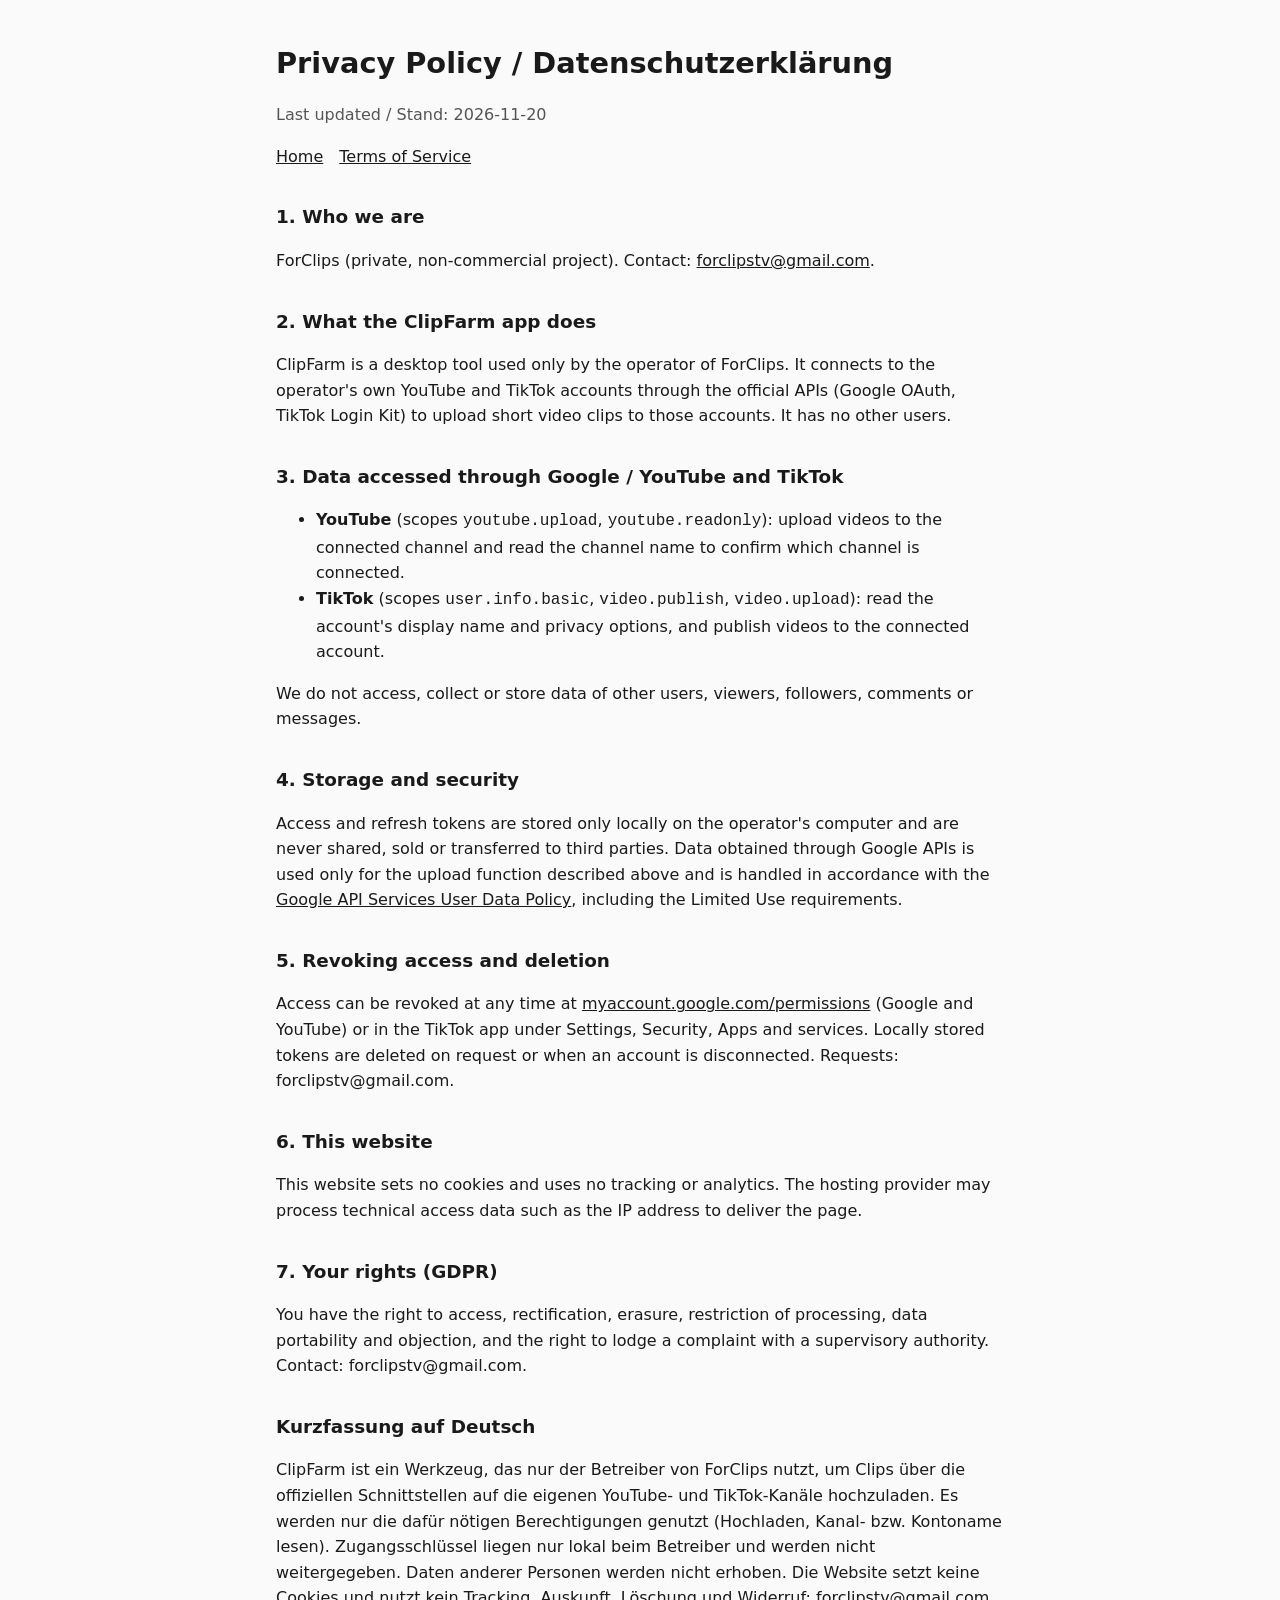
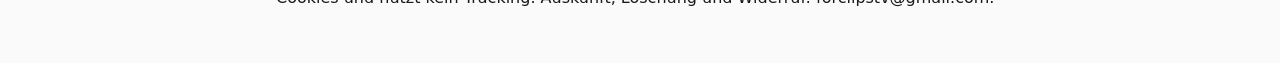
==== privacy.html @ 97af8de0 "ForClips-Website: Startseite, Datenschutz, Nutzungsbedingungen Co-Authored-By: Claude Opus 5.5 <nore" ====
<!doctype html>
<html lang="de">
<head>
<meta charset="utf-8">
<meta name="viewport" content="width=device-width,initial-scale=1">
<title>Privacy Policy</title>
<link rel="stylesheet" href="style.css">
</head>
<body>
<main>
<h1>Privacy Policy / Datenschutzerklärung</h1>
<p class="muted">Last updated / Stand: 2026-11-20</p>
<nav><a href="index.html">Home</a><a href="terms.html">Terms of Service</a></nav>

<h2>1. Who we are</h2>
<p>ForClips (private, non-commercial project). Contact: <a href="mailto:forclipstv@gmail.com">forclipstv@gmail.com</a>.</p>

<h2>2. What the ClipFarm app does</h2>
<p>ClipFarm is a desktop tool used only by the operator of ForClips. It connects to the operator's own YouTube and TikTok accounts through the official APIs (Google OAuth, TikTok Login Kit) to upload short video clips to those accounts. It has no other users.</p>

<h2>3. Data accessed through Google / YouTube and TikTok</h2>
<ul>
<li><strong>YouTube</strong> (scopes <code>youtube.upload</code>, <code>youtube.readonly</code>): upload videos to the connected channel and read the channel name to confirm which channel is connected.</li>
<li><strong>TikTok</strong> (scopes <code>user.info.basic</code>, <code>video.publish</code>, <code>video.upload</code>): read the account's display name and privacy options, and publish videos to the connected account.</li>
</ul>
<p>We do not access, collect or store data of other users, viewers, followers, comments or messages.</p>

<h2>4. Storage and security</h2>
<p>Access and refresh tokens are stored only locally on the operator's computer and are never shared, sold or transferred to third parties. Data obtained through Google APIs is used only for the upload function described above and is handled in accordance with the <a href="https://developers.google.com/terms/api-services-user-data-policy">Google API Services User Data Policy</a>, including the Limited Use requirements.</p>

<h2>5. Revoking access and deletion</h2>
<p>Access can be revoked at any time at <a href="https://myaccount.google.com/permissions">myaccount.google.com/permissions</a> (Google and YouTube) or in the TikTok app under Settings, Security, Apps and services. Locally stored tokens are deleted on request or when an account is disconnected. Requests: forclipstv@gmail.com.</p>

<h2>6. This website</h2>
<p>This website sets no cookies and uses no tracking or analytics. The hosting provider may process technical access data such as the IP address to deliver the page.</p>

<h2>7. Your rights (GDPR)</h2>
<p>You have the right to access, rectification, erasure, restriction of processing, data portability and objection, and the right to lodge a complaint with a supervisory authority. Contact: forclipstv@gmail.com.</p>

<h2>Kurzfassung auf Deutsch</h2>
<p>ClipFarm ist ein Werkzeug, das nur der Betreiber von ForClips nutzt, um Clips über die offiziellen Schnittstellen auf die eigenen YouTube- und TikTok-Kanäle hochzuladen. Es werden nur die dafür nötigen Berechtigungen genutzt (Hochladen, Kanal- bzw. Kontoname lesen). Zugangsschlüssel liegen nur lokal beim Betreiber und werden nicht weitergegeben. Daten anderer Personen werden nicht erhoben. Die Website setzt keine Cookies und nutzt kein Tracking. Auskunft, Löschung und Widerruf: forclipstv@gmail.com.</p>
</main>
</body>
</html>
---- style.css ----
:root{--bg:#fafafa;--fg:#1a1a1a;--muted:#555;--card:#fff;--line:#e3e3e3}
@media (prefers-color-scheme:dark){:root{--bg:#141414;--fg:#eee;--muted:#aaa;--card:#1e1e1e;--line:#333}}
*{box-sizing:border-box}
body{margin:0;background:var(--bg);color:var(--fg);font:16px/1.6 system-ui,-apple-system,"Segoe UI",Roboto,sans-serif}
main{max-width:760px;margin:0 auto;padding:40px 16px}
h1{font-size:1.8rem;margin:0 0 .3em}
h2{font-size:1.15rem;margin:1.8em 0 .4em}
.muted{color:var(--muted)}
nav{display:flex;gap:16px;flex-wrap:wrap;margin:8px 0 28px}
a{color:inherit}
.card{background:var(--card);border:1px solid var(--line);border-radius:14px;padding:18px 20px;margin:16px 0}
footer{margin-top:48px;font-size:.9rem;color:var(--muted)}
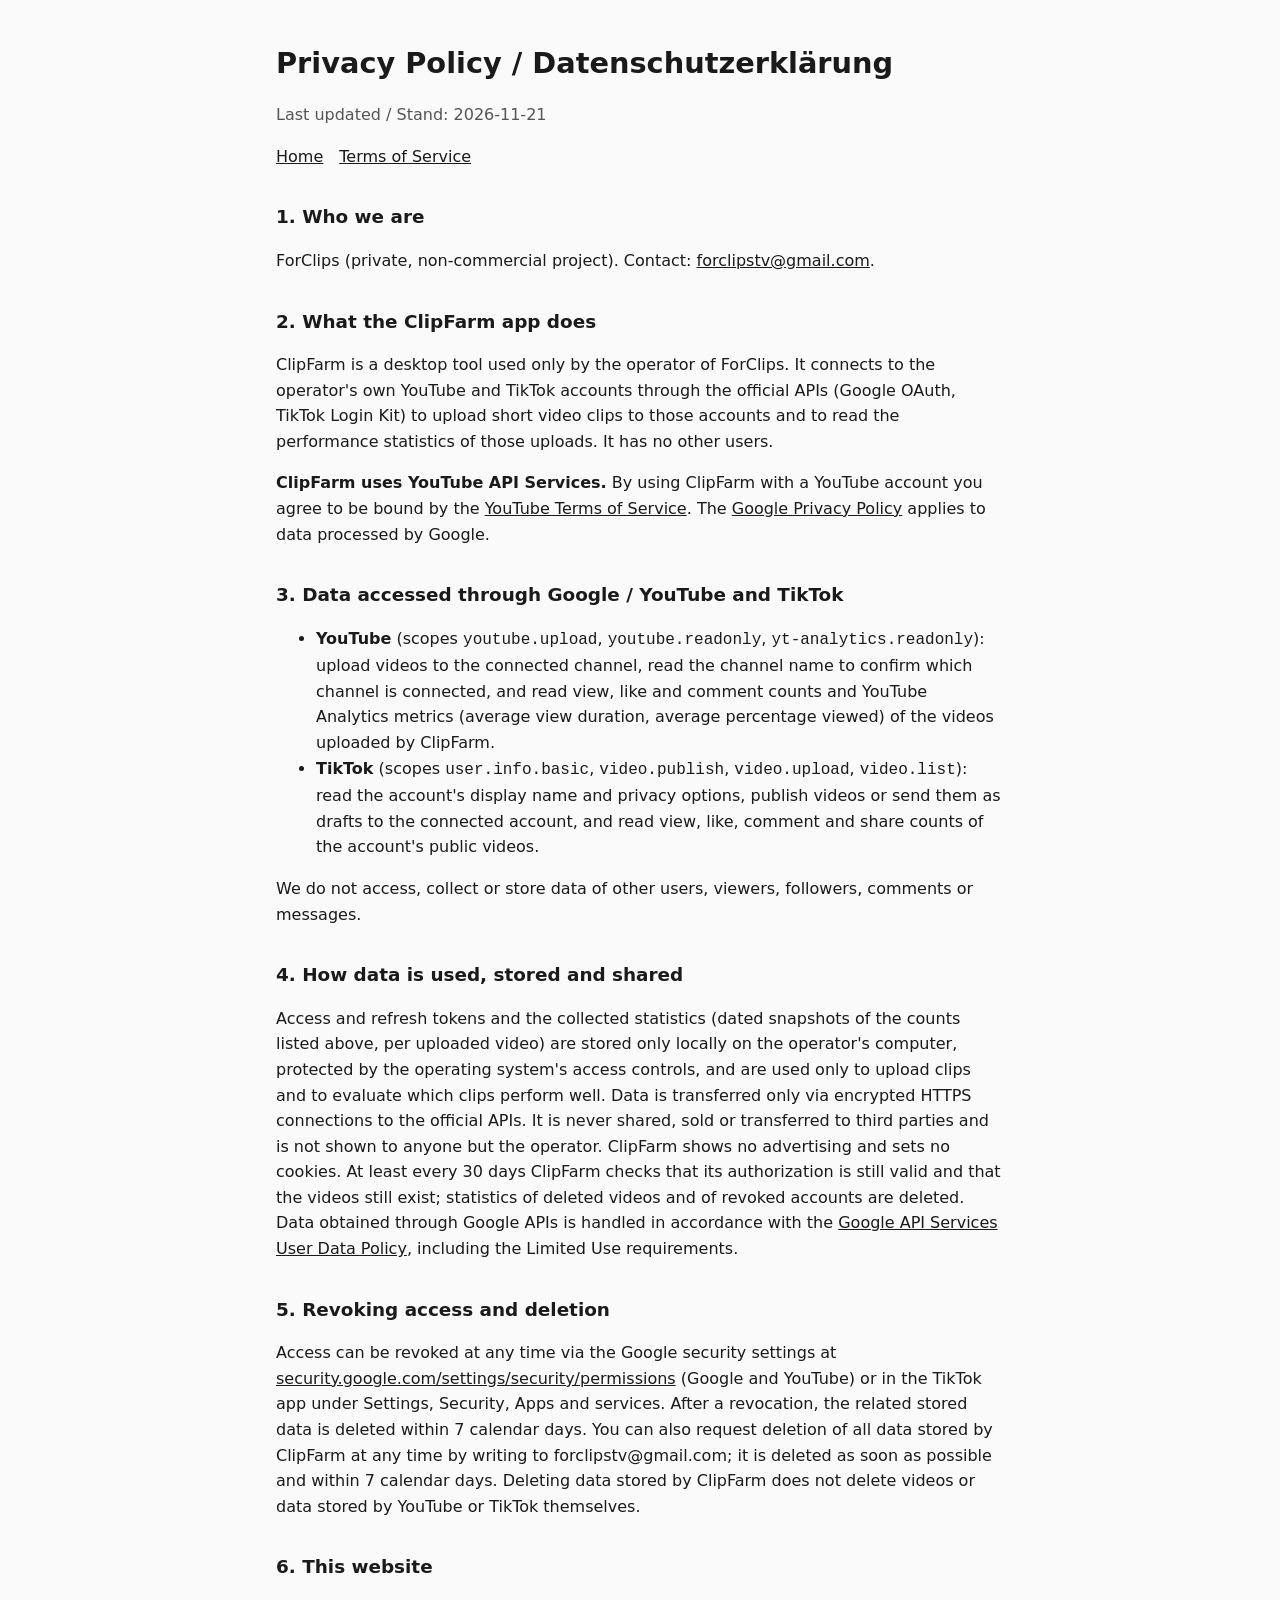
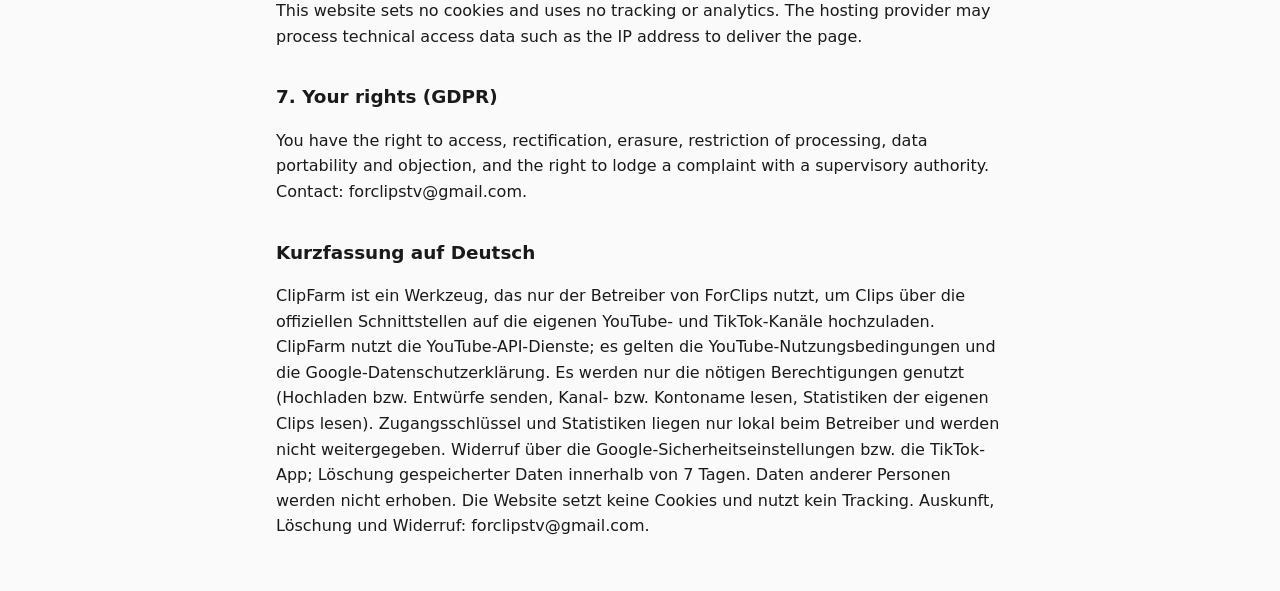
==== commit 1894822c: "Datenschutz/AGB: YouTube-API-Pflichtangaben, Statistik, LoeschfristennCo-Authored-By: Claude Opus 5." ====
--- a/privacy.html
+++ b/privacy.html
@@ -9,27 +9,28 @@
 <body>
 <main>
 <h1>Privacy Policy / Datenschutzerklärung</h1>
-<p class="muted">Last updated / Stand: 2026-11-20</p>
+<p class="muted">Last updated / Stand: 2026-11-21</p>
 <nav><a href="index.html">Home</a><a href="terms.html">Terms of Service</a></nav>
 
 <h2>1. Who we are</h2>
 <p>ForClips (private, non-commercial project). Contact: <a href="mailto:forclipstv@gmail.com">forclipstv@gmail.com</a>.</p>
 
 <h2>2. What the ClipFarm app does</h2>
-<p>ClipFarm is a desktop tool used only by the operator of ForClips. It connects to the operator's own YouTube and TikTok accounts through the official APIs (Google OAuth, TikTok Login Kit) to upload short video clips to those accounts. It has no other users.</p>
+<p>ClipFarm is a desktop tool used only by the operator of ForClips. It connects to the operator's own YouTube and TikTok accounts through the official APIs (Google OAuth, TikTok Login Kit) to upload short video clips to those accounts and to read the performance statistics of those uploads. It has no other users.</p>
+<p><strong>ClipFarm uses YouTube API Services.</strong> By using ClipFarm with a YouTube account you agree to be bound by the <a href="https://www.youtube.com/t/terms">YouTube Terms of Service</a>. The <a href="http://www.google.com/policies/privacy">Google Privacy Policy</a> applies to data processed by Google.</p>
 
 <h2>3. Data accessed through Google / YouTube and TikTok</h2>
 <ul>
-<li><strong>YouTube</strong> (scopes <code>youtube.upload</code>, <code>youtube.readonly</code>): upload videos to the connected channel and read the channel name to confirm which channel is connected.</li>
-<li><strong>TikTok</strong> (scopes <code>user.info.basic</code>, <code>video.publish</code>, <code>video.upload</code>): read the account's display name and privacy options, and publish videos to the connected account.</li>
+<li><strong>YouTube</strong> (scopes <code>youtube.upload</code>, <code>youtube.readonly</code>, <code>yt-analytics.readonly</code>): upload videos to the connected channel, read the channel name to confirm which channel is connected, and read view, like and comment counts and YouTube Analytics metrics (average view duration, average percentage viewed) of the videos uploaded by ClipFarm.</li>
+<li><strong>TikTok</strong> (scopes <code>user.info.basic</code>, <code>video.publish</code>, <code>video.upload</code>, <code>video.list</code>): read the account's display name and privacy options, publish videos or send them as drafts to the connected account, and read view, like, comment and share counts of the account's public videos.</li>
 </ul>
 <p>We do not access, collect or store data of other users, viewers, followers, comments or messages.</p>
 
-<h2>4. Storage and security</h2>
-<p>Access and refresh tokens are stored only locally on the operator's computer and are never shared, sold or transferred to third parties. Data obtained through Google APIs is used only for the upload function described above and is handled in accordance with the <a href="https://developers.google.com/terms/api-services-user-data-policy">Google API Services User Data Policy</a>, including the Limited Use requirements.</p>
+<h2>4. How data is used, stored and shared</h2>
+<p>Access and refresh tokens and the collected statistics (dated snapshots of the counts listed above, per uploaded video) are stored only locally on the operator's computer, protected by the operating system's access controls, and are used only to upload clips and to evaluate which clips perform well. Data is transferred only via encrypted HTTPS connections to the official APIs. It is never shared, sold or transferred to third parties and is not shown to anyone but the operator. ClipFarm shows no advertising and sets no cookies. At least every 30 days ClipFarm checks that its authorization is still valid and that the videos still exist; statistics of deleted videos and of revoked accounts are deleted. Data obtained through Google APIs is handled in accordance with the <a href="https://developers.google.com/terms/api-services-user-data-policy">Google API Services User Data Policy</a>, including the Limited Use requirements.</p>
 
 <h2>5. Revoking access and deletion</h2>
-<p>Access can be revoked at any time at <a href="https://myaccount.google.com/permissions">myaccount.google.com/permissions</a> (Google and YouTube) or in the TikTok app under Settings, Security, Apps and services. Locally stored tokens are deleted on request or when an account is disconnected. Requests: forclipstv@gmail.com.</p>
+<p>Access can be revoked at any time via the Google security settings at <a href="https://security.google.com/settings/security/permissions">security.google.com/settings/security/permissions</a> (Google and YouTube) or in the TikTok app under Settings, Security, Apps and services. After a revocation, the related stored data is deleted within 7 calendar days. You can also request deletion of all data stored by ClipFarm at any time by writing to forclipstv@gmail.com; it is deleted as soon as possible and within 7 calendar days. Deleting data stored by ClipFarm does not delete videos or data stored by YouTube or TikTok themselves.</p>
 
 <h2>6. This website</h2>
 <p>This website sets no cookies and uses no tracking or analytics. The hosting provider may process technical access data such as the IP address to deliver the page.</p>
@@ -38,7 +39,7 @@
 <p>You have the right to access, rectification, erasure, restriction of processing, data portability and objection, and the right to lodge a complaint with a supervisory authority. Contact: forclipstv@gmail.com.</p>
 
 <h2>Kurzfassung auf Deutsch</h2>
-<p>ClipFarm ist ein Werkzeug, das nur der Betreiber von ForClips nutzt, um Clips über die offiziellen Schnittstellen auf die eigenen YouTube- und TikTok-Kanäle hochzuladen. Es werden nur die dafür nötigen Berechtigungen genutzt (Hochladen, Kanal- bzw. Kontoname lesen). Zugangsschlüssel liegen nur lokal beim Betreiber und werden nicht weitergegeben. Daten anderer Personen werden nicht erhoben. Die Website setzt keine Cookies und nutzt kein Tracking. Auskunft, Löschung und Widerruf: forclipstv@gmail.com.</p>
+<p>ClipFarm ist ein Werkzeug, das nur der Betreiber von ForClips nutzt, um Clips über die offiziellen Schnittstellen auf die eigenen YouTube- und TikTok-Kanäle hochzuladen. ClipFarm nutzt die YouTube-API-Dienste; es gelten die YouTube-Nutzungsbedingungen und die Google-Datenschutzerklärung. Es werden nur die nötigen Berechtigungen genutzt (Hochladen bzw. Entwürfe senden, Kanal- bzw. Kontoname lesen, Statistiken der eigenen Clips lesen). Zugangsschlüssel und Statistiken liegen nur lokal beim Betreiber und werden nicht weitergegeben. Widerruf über die Google-Sicherheitseinstellungen bzw. die TikTok-App; Löschung gespeicherter Daten innerhalb von 7 Tagen. Daten anderer Personen werden nicht erhoben. Die Website setzt keine Cookies und nutzt kein Tracking. Auskunft, Löschung und Widerruf: forclipstv@gmail.com.</p>
 </main>
 </body>
 </html>
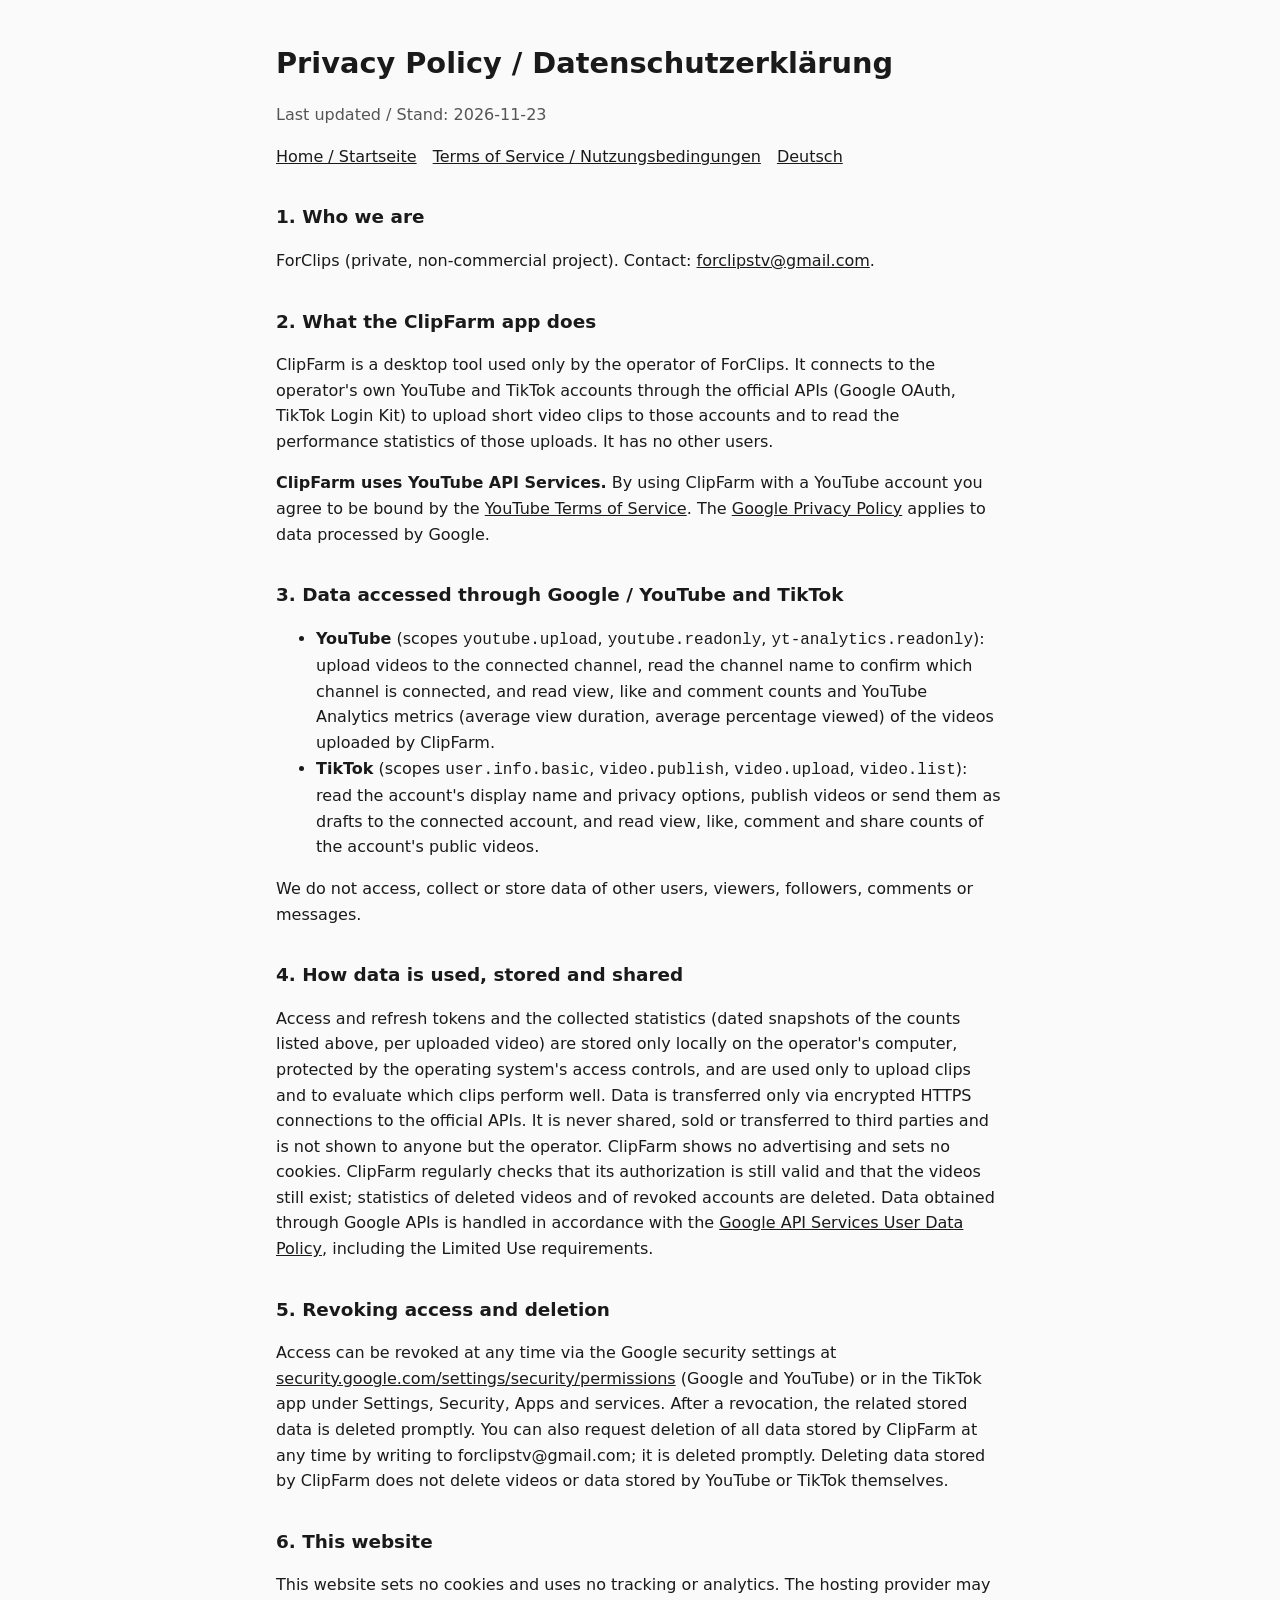
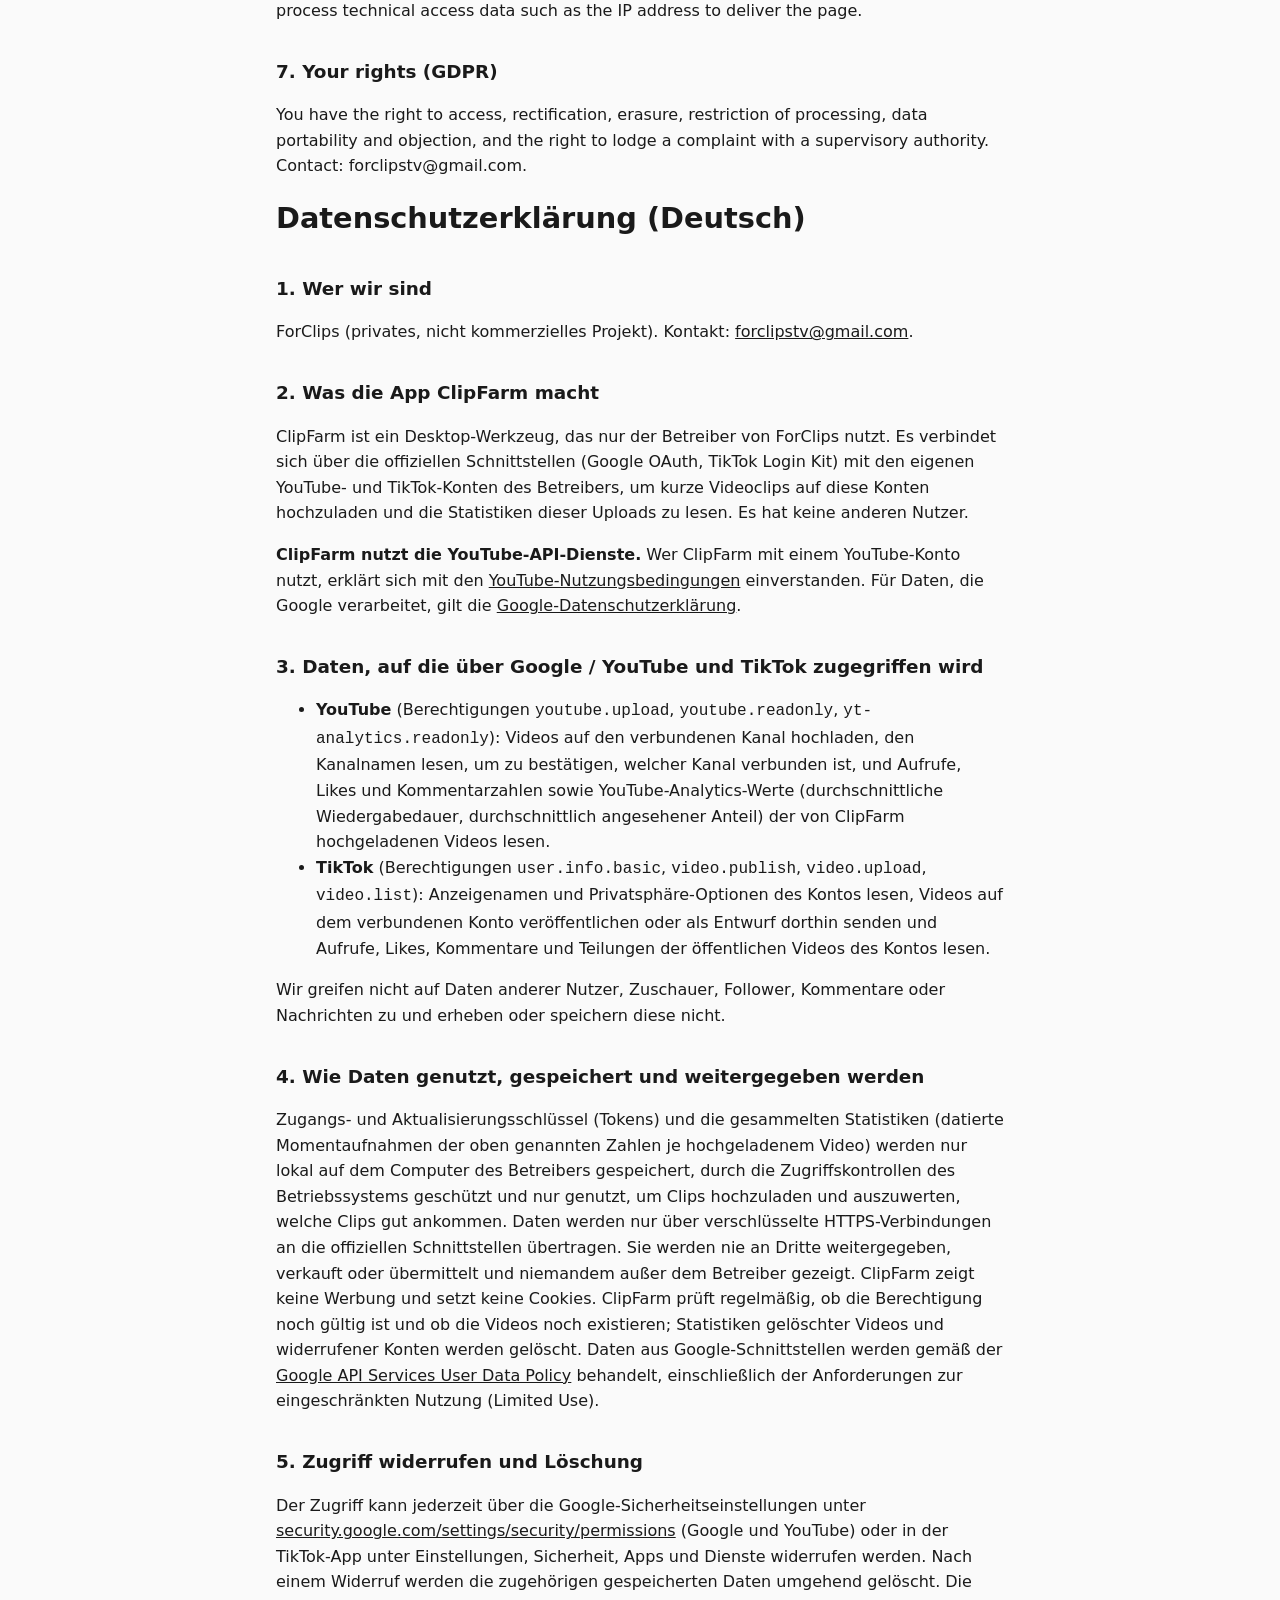
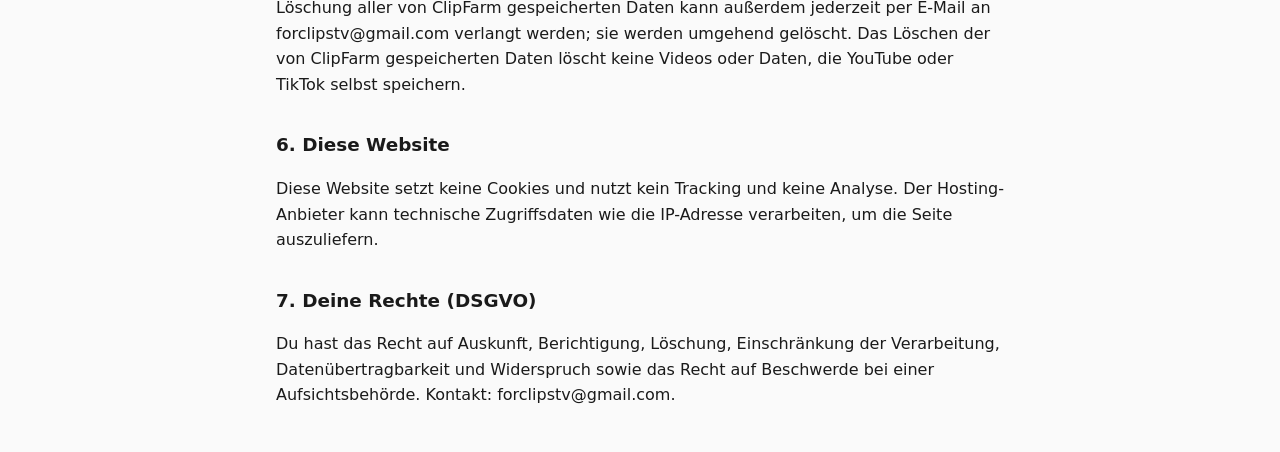
==== commit 98b9ed91: "Website: Englisch und Deutsch vollstaendig uebersetzt, keine konkreten Fristen Co-Authored-By: Claud" ====
--- a/privacy.html
+++ b/privacy.html
@@ -9,9 +9,10 @@
 <body>
 <main>
 <h1>Privacy Policy / Datenschutzerklärung</h1>
-<p class="muted">Last updated / Stand: 2026-11-21</p>
-<nav><a href="index.html">Home</a><a href="terms.html">Terms of Service</a></nav>
+<p class="muted">Last updated / Stand: 2026-11-23</p>
+<nav><a href="index.html">Home / Startseite</a><a href="terms.html">Terms of Service / Nutzungsbedingungen</a><a href="#de">Deutsch</a></nav>
 
+<section lang="en">
 <h2>1. Who we are</h2>
 <p>ForClips (private, non-commercial project). Contact: <a href="mailto:forclipstv@gmail.com">forclipstv@gmail.com</a>.</p>
 
@@ -27,19 +28,47 @@
 <p>We do not access, collect or store data of other users, viewers, followers, comments or messages.</p>
 
 <h2>4. How data is used, stored and shared</h2>
-<p>Access and refresh tokens and the collected statistics (dated snapshots of the counts listed above, per uploaded video) are stored only locally on the operator's computer, protected by the operating system's access controls, and are used only to upload clips and to evaluate which clips perform well. Data is transferred only via encrypted HTTPS connections to the official APIs. It is never shared, sold or transferred to third parties and is not shown to anyone but the operator. ClipFarm shows no advertising and sets no cookies. At least every 30 days ClipFarm checks that its authorization is still valid and that the videos still exist; statistics of deleted videos and of revoked accounts are deleted. Data obtained through Google APIs is handled in accordance with the <a href="https://developers.google.com/terms/api-services-user-data-policy">Google API Services User Data Policy</a>, including the Limited Use requirements.</p>
+<p>Access and refresh tokens and the collected statistics (dated snapshots of the counts listed above, per uploaded video) are stored only locally on the operator's computer, protected by the operating system's access controls, and are used only to upload clips and to evaluate which clips perform well. Data is transferred only via encrypted HTTPS connections to the official APIs. It is never shared, sold or transferred to third parties and is not shown to anyone but the operator. ClipFarm shows no advertising and sets no cookies. ClipFarm regularly checks that its authorization is still valid and that the videos still exist; statistics of deleted videos and of revoked accounts are deleted. Data obtained through Google APIs is handled in accordance with the <a href="https://developers.google.com/terms/api-services-user-data-policy">Google API Services User Data Policy</a>, including the Limited Use requirements.</p>
 
 <h2>5. Revoking access and deletion</h2>
-<p>Access can be revoked at any time via the Google security settings at <a href="https://security.google.com/settings/security/permissions">security.google.com/settings/security/permissions</a> (Google and YouTube) or in the TikTok app under Settings, Security, Apps and services. After a revocation, the related stored data is deleted within 7 calendar days. You can also request deletion of all data stored by ClipFarm at any time by writing to forclipstv@gmail.com; it is deleted as soon as possible and within 7 calendar days. Deleting data stored by ClipFarm does not delete videos or data stored by YouTube or TikTok themselves.</p>
+<p>Access can be revoked at any time via the Google security settings at <a href="https://security.google.com/settings/security/permissions">security.google.com/settings/security/permissions</a> (Google and YouTube) or in the TikTok app under Settings, Security, Apps and services. After a revocation, the related stored data is deleted promptly. You can also request deletion of all data stored by ClipFarm at any time by writing to forclipstv@gmail.com; it is deleted promptly. Deleting data stored by ClipFarm does not delete videos or data stored by YouTube or TikTok themselves.</p>
 
 <h2>6. This website</h2>
 <p>This website sets no cookies and uses no tracking or analytics. The hosting provider may process technical access data such as the IP address to deliver the page.</p>
 
 <h2>7. Your rights (GDPR)</h2>
 <p>You have the right to access, rectification, erasure, restriction of processing, data portability and objection, and the right to lodge a complaint with a supervisory authority. Contact: forclipstv@gmail.com.</p>
+</section>
 
-<h2>Kurzfassung auf Deutsch</h2>
-<p>ClipFarm ist ein Werkzeug, das nur der Betreiber von ForClips nutzt, um Clips über die offiziellen Schnittstellen auf die eigenen YouTube- und TikTok-Kanäle hochzuladen. ClipFarm nutzt die YouTube-API-Dienste; es gelten die YouTube-Nutzungsbedingungen und die Google-Datenschutzerklärung. Es werden nur die nötigen Berechtigungen genutzt (Hochladen bzw. Entwürfe senden, Kanal- bzw. Kontoname lesen, Statistiken der eigenen Clips lesen). Zugangsschlüssel und Statistiken liegen nur lokal beim Betreiber und werden nicht weitergegeben. Widerruf über die Google-Sicherheitseinstellungen bzw. die TikTok-App; Löschung gespeicherter Daten innerhalb von 7 Tagen. Daten anderer Personen werden nicht erhoben. Die Website setzt keine Cookies und nutzt kein Tracking. Auskunft, Löschung und Widerruf: forclipstv@gmail.com.</p>
+<section lang="de" id="de">
+<h1>Datenschutzerklärung (Deutsch)</h1>
+
+<h2>1. Wer wir sind</h2>
+<p>ForClips (privates, nicht kommerzielles Projekt). Kontakt: <a href="mailto:forclipstv@gmail.com">forclipstv@gmail.com</a>.</p>
+
+<h2>2. Was die App ClipFarm macht</h2>
+<p>ClipFarm ist ein Desktop-Werkzeug, das nur der Betreiber von ForClips nutzt. Es verbindet sich über die offiziellen Schnittstellen (Google OAuth, TikTok Login Kit) mit den eigenen YouTube- und TikTok-Konten des Betreibers, um kurze Videoclips auf diese Konten hochzuladen und die Statistiken dieser Uploads zu lesen. Es hat keine anderen Nutzer.</p>
+<p><strong>ClipFarm nutzt die YouTube-API-Dienste.</strong> Wer ClipFarm mit einem YouTube-Konto nutzt, erklärt sich mit den <a href="https://www.youtube.com/t/terms">YouTube-Nutzungsbedingungen</a> einverstanden. Für Daten, die Google verarbeitet, gilt die <a href="http://www.google.com/policies/privacy">Google-Datenschutzerklärung</a>.</p>
+
+<h2>3. Daten, auf die über Google / YouTube und TikTok zugegriffen wird</h2>
+<ul>
+<li><strong>YouTube</strong> (Berechtigungen <code>youtube.upload</code>, <code>youtube.readonly</code>, <code>yt-analytics.readonly</code>): Videos auf den verbundenen Kanal hochladen, den Kanalnamen lesen, um zu bestätigen, welcher Kanal verbunden ist, und Aufrufe, Likes und Kommentarzahlen sowie YouTube-Analytics-Werte (durchschnittliche Wiedergabedauer, durchschnittlich angesehener Anteil) der von ClipFarm hochgeladenen Videos lesen.</li>
+<li><strong>TikTok</strong> (Berechtigungen <code>user.info.basic</code>, <code>video.publish</code>, <code>video.upload</code>, <code>video.list</code>): Anzeigenamen und Privatsphäre-Optionen des Kontos lesen, Videos auf dem verbundenen Konto veröffentlichen oder als Entwurf dorthin senden und Aufrufe, Likes, Kommentare und Teilungen der öffentlichen Videos des Kontos lesen.</li>
+</ul>
+<p>Wir greifen nicht auf Daten anderer Nutzer, Zuschauer, Follower, Kommentare oder Nachrichten zu und erheben oder speichern diese nicht.</p>
+
+<h2>4. Wie Daten genutzt, gespeichert und weitergegeben werden</h2>
+<p>Zugangs- und Aktualisierungsschlüssel (Tokens) und die gesammelten Statistiken (datierte Momentaufnahmen der oben genannten Zahlen je hochgeladenem Video) werden nur lokal auf dem Computer des Betreibers gespeichert, durch die Zugriffskontrollen des Betriebssystems geschützt und nur genutzt, um Clips hochzuladen und auszuwerten, welche Clips gut ankommen. Daten werden nur über verschlüsselte HTTPS-Verbindungen an die offiziellen Schnittstellen übertragen. Sie werden nie an Dritte weitergegeben, verkauft oder übermittelt und niemandem außer dem Betreiber gezeigt. ClipFarm zeigt keine Werbung und setzt keine Cookies. ClipFarm prüft regelmäßig, ob die Berechtigung noch gültig ist und ob die Videos noch existieren; Statistiken gelöschter Videos und widerrufener Konten werden gelöscht. Daten aus Google-Schnittstellen werden gemäß der <a href="https://developers.google.com/terms/api-services-user-data-policy">Google API Services User Data Policy</a> behandelt, einschließlich der Anforderungen zur eingeschränkten Nutzung (Limited Use).</p>
+
+<h2>5. Zugriff widerrufen und Löschung</h2>
+<p>Der Zugriff kann jederzeit über die Google-Sicherheitseinstellungen unter <a href="https://security.google.com/settings/security/permissions">security.google.com/settings/security/permissions</a> (Google und YouTube) oder in der TikTok-App unter Einstellungen, Sicherheit, Apps und Dienste widerrufen werden. Nach einem Widerruf werden die zugehörigen gespeicherten Daten umgehend gelöscht. Die Löschung aller von ClipFarm gespeicherten Daten kann außerdem jederzeit per E-Mail an forclipstv@gmail.com verlangt werden; sie werden umgehend gelöscht. Das Löschen der von ClipFarm gespeicherten Daten löscht keine Videos oder Daten, die YouTube oder TikTok selbst speichern.</p>
+
+<h2>6. Diese Website</h2>
+<p>Diese Website setzt keine Cookies und nutzt kein Tracking und keine Analyse. Der Hosting-Anbieter kann technische Zugriffsdaten wie die IP-Adresse verarbeiten, um die Seite auszuliefern.</p>
+
+<h2>7. Deine Rechte (DSGVO)</h2>
+<p>Du hast das Recht auf Auskunft, Berichtigung, Löschung, Einschränkung der Verarbeitung, Datenübertragbarkeit und Widerspruch sowie das Recht auf Beschwerde bei einer Aufsichtsbehörde. Kontakt: forclipstv@gmail.com.</p>
+</section>
 </main>
 </body>
 </html>
